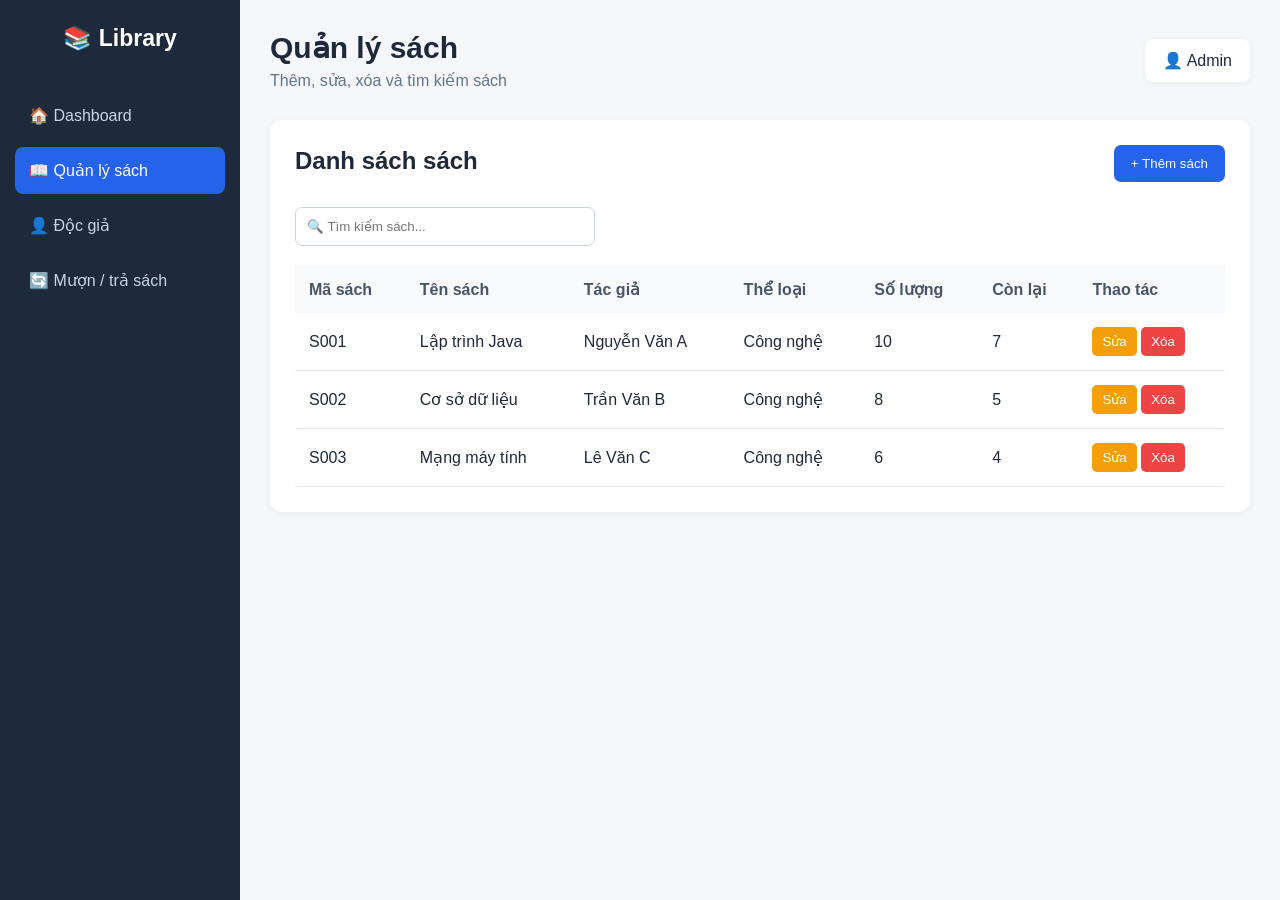
==== books.html @ 77bf7691 "Initial frontend" ====
<!DOCTYPE html>
<html lang="vi">

<head>

    <meta charset="UTF-8">

    <meta name="viewport"
          content="width=device-width, initial-scale=1.0">

    <title>Quản lý sách</title>

    <link rel="stylesheet"
          href="css/style.css">

</head>


<body>

<div class="layout">


    <!-- SIDEBAR -->

    <aside class="sidebar">

        <div class="logo">
            📚 Library
        </div>

        <nav>

            <a href="index.html">
                🏠 Dashboard
            </a>

            <a href="books.html"
               class="active">
                📖 Quản lý sách
            </a>

            <a href="readers.html">
                👤 Độc giả
            </a>

            <a href="borrow.html">
                🔄 Mượn / trả sách
            </a>

        </nav>

    </aside>


    <!-- MAIN -->

    <main class="main">

        <header class="topbar">

            <div>

                <h1>Quản lý sách</h1>

                <p>
                    Thêm, sửa, xóa và tìm kiếm sách
                </p>

            </div>

            <div class="admin">
                👤 Admin
            </div>

        </header>


        <section class="content-card">

            <div class="section-header">

                <h2>Danh sách sách</h2>

                <button
                    class="btn"
                    onclick="openBookForm()">

                    + Thêm sách

                </button>

            </div>


            <input
                type="text"
                id="searchBook"
                class="search-box"
                placeholder="🔍 Tìm kiếm sách..."
                onkeyup="searchBooks()">


            <!-- FORM -->

            <div id="bookForm"
                 style="display:none; margin-bottom:30px;">

                <h3>Thông tin sách</h3>

                <br>

                <div class="form-group">

                    <label>Mã sách</label>

                    <input
                        type="text"
                        id="bookId"
                        placeholder="Ví dụ: S004">

                </div>


                <div class="form-group">

                    <label>Tên sách</label>

                    <input
                        type="text"
                        id="bookTitle"
                        placeholder="Tên sách">

                </div>


                <div class="form-group">

                    <label>Tác giả</label>

                    <input
                        type="text"
                        id="bookAuthor"
                        placeholder="Tên tác giả">

                </div>


                <div class="form-group">

                    <label>Thể loại</label>

                    <input
                        type="text"
                        id="bookCategory"
                        placeholder="Thể loại">

                </div>


                <div class="form-group">

                    <label>Số lượng</label>

                    <input
                        type="number"
                        id="bookQuantity"
                        min="1">

                </div>


                <button
                    class="btn"
                    onclick="saveBook()">

                    Lưu sách

                </button>

                <button
                    class="btn-delete"
                    onclick="closeBookForm()">

                    Hủy

                </button>

            </div>


            <!-- TABLE -->

            <div class="table-container">

                <table>

                    <thead>

                    <tr>

                        <th>Mã sách</th>

                        <th>Tên sách</th>

                        <th>Tác giả</th>

                        <th>Thể loại</th>

                        <th>Số lượng</th>

                        <th>Còn lại</th>

                        <th>Thao tác</th>

                    </tr>

                    </thead>


                    <tbody id="bookTable">

                    </tbody>

                </table>

            </div>

        </section>

    </main>

</div>


<script src="js/main.js"></script>

<script src="js/books.js"></script>


</body>

</html>
---- css/style.css ----
* {
    margin: 0;
    padding: 0;
    box-sizing: border-box;
}

body {
    font-family: Arial, sans-serif;
    background: #f5f7fb;
    color: #1e293b;
}


/* =========================
   LAYOUT
========================= */

.layout {
    display: flex;
    min-height: 100vh;
}


/* =========================
   SIDEBAR
========================= */

.sidebar {
    width: 240px;
    background: #1e293b;
    color: white;
    padding: 25px 15px;
    position: fixed;
    top: 0;
    bottom: 0;
    left: 0;
}

.logo {
    font-size: 23px;
    font-weight: bold;
    text-align: center;
    margin-bottom: 40px;
}

.sidebar nav {
    display: flex;
    flex-direction: column;
    gap: 8px;
}

.sidebar nav a {
    text-decoration: none;
    color: #cbd5e1;
    padding: 14px;
    border-radius: 8px;
    transition: 0.2s;
}

.sidebar nav a:hover {
    background: #334155;
    color: white;
}

.sidebar nav a.active {
    background: #2563eb;
    color: white;
}


/* =========================
   MAIN
========================= */

.main {
    margin-left: 240px;
    width: calc(100% - 240px);
    padding: 30px;
}


/* =========================
   TOPBAR
========================= */

.topbar {
    display: flex;
    justify-content: space-between;
    align-items: center;
    margin-bottom: 30px;
}

.topbar h1 {
    font-size: 30px;
    margin-bottom: 6px;
}

.topbar p {
    color: #64748b;
}

.admin {
    background: white;
    padding: 12px 18px;
    border-radius: 8px;
    box-shadow: 0 2px 8px rgba(0,0,0,0.05);
}


/* =========================
   STATISTICS
========================= */

.statistics {
    display: grid;
    grid-template-columns: repeat(4, 1fr);
    gap: 20px;
    margin-bottom: 30px;
}

.stat-card {
    background: white;
    padding: 25px;
    border-radius: 12px;

    display: flex;
    justify-content: space-between;
    align-items: center;

    box-shadow: 0 2px 8px rgba(0,0,0,0.05);
}

.stat-card p {
    color: #64748b;
    margin-bottom: 10px;
}

.stat-card h2 {
    font-size: 30px;
}

.stat-icon {
    font-size: 35px;
}


/* =========================
   CONTENT
========================= */

.content-card {
    background: white;
    border-radius: 12px;
    padding: 25px;

    box-shadow: 0 2px 8px rgba(0,0,0,0.05);
}

.section-header {
    display: flex;
    justify-content: space-between;
    align-items: center;

    margin-bottom: 25px;
}

.section-header h2 {
    margin-bottom: 6px;
}

.section-header p {
    color: #64748b;
}


/* =========================
   BUTTON
========================= */

.btn {
    background: #2563eb;
    color: white;

    padding: 11px 17px;

    border-radius: 7px;

    text-decoration: none;

    border: none;

    cursor: pointer;
}

.btn:hover {
    background: #1d4ed8;
}


/* =========================
   TABLE
========================= */

.table-container {
    overflow-x: auto;
}

table {
    width: 100%;
    border-collapse: collapse;
}

th {
    background: #f8fafc;
    text-align: left;
    padding: 14px;
    color: #475569;
}

td {
    padding: 14px;
    border-bottom: 1px solid #e2e8f0;
}

tr:hover {
    background: #f8fafc;
}


/* =========================
   STATUS
========================= */

.status {
    padding: 5px 10px;
    border-radius: 20px;
    font-size: 13px;
}

.status.borrowing {
    background: #dbeafe;
    color: #1d4ed8;
}

.status.returned {
    background: #dcfce7;
    color: #15803d;
}

.status.overdue {
    background: #fee2e2;
    color: #dc2626;
}


/* =========================
   FORM
========================= */

.form-group {
    margin-bottom: 18px;
}

.form-group label {
    display: block;
    margin-bottom: 7px;
    font-weight: bold;
}

.form-group input,
.form-group select {
    width: 100%;
    padding: 11px;

    border: 1px solid #cbd5e1;
    border-radius: 7px;

    font-size: 15px;
}

.form-group input:focus,
.form-group select:focus {
    outline: none;
    border-color: #2563eb;
}


/* =========================
   SEARCH
========================= */

.search-box {
    width: 300px;

    padding: 11px;

    border: 1px solid #cbd5e1;
    border-radius: 7px;

    margin-bottom: 20px;
}


/* =========================
   ACTION BUTTON
========================= */

.btn-edit {
    background: #f59e0b;
    color: white;

    border: none;

    padding: 7px 10px;

    border-radius: 5px;

    cursor: pointer;
}

.btn-delete {
    background: #ef4444;
    color: white;

    border: none;

    padding: 7px 10px;

    border-radius: 5px;

    cursor: pointer;
}


/* =========================
   RESPONSIVE
========================= */

@media (max-width: 1000px) {

    .statistics {
        grid-template-columns: repeat(2, 1fr);
    }

}

@media (max-width: 700px) {

    .sidebar {
        width: 190px;
    }

    .main {
        margin-left: 190px;
        width: calc(100% - 190px);
        padding: 15px;
    }

    .statistics {
        grid-template-columns: 1fr;
    }

    .topbar {
        flex-direction: column;
        align-items: flex-start;
        gap: 15px;
    }

}
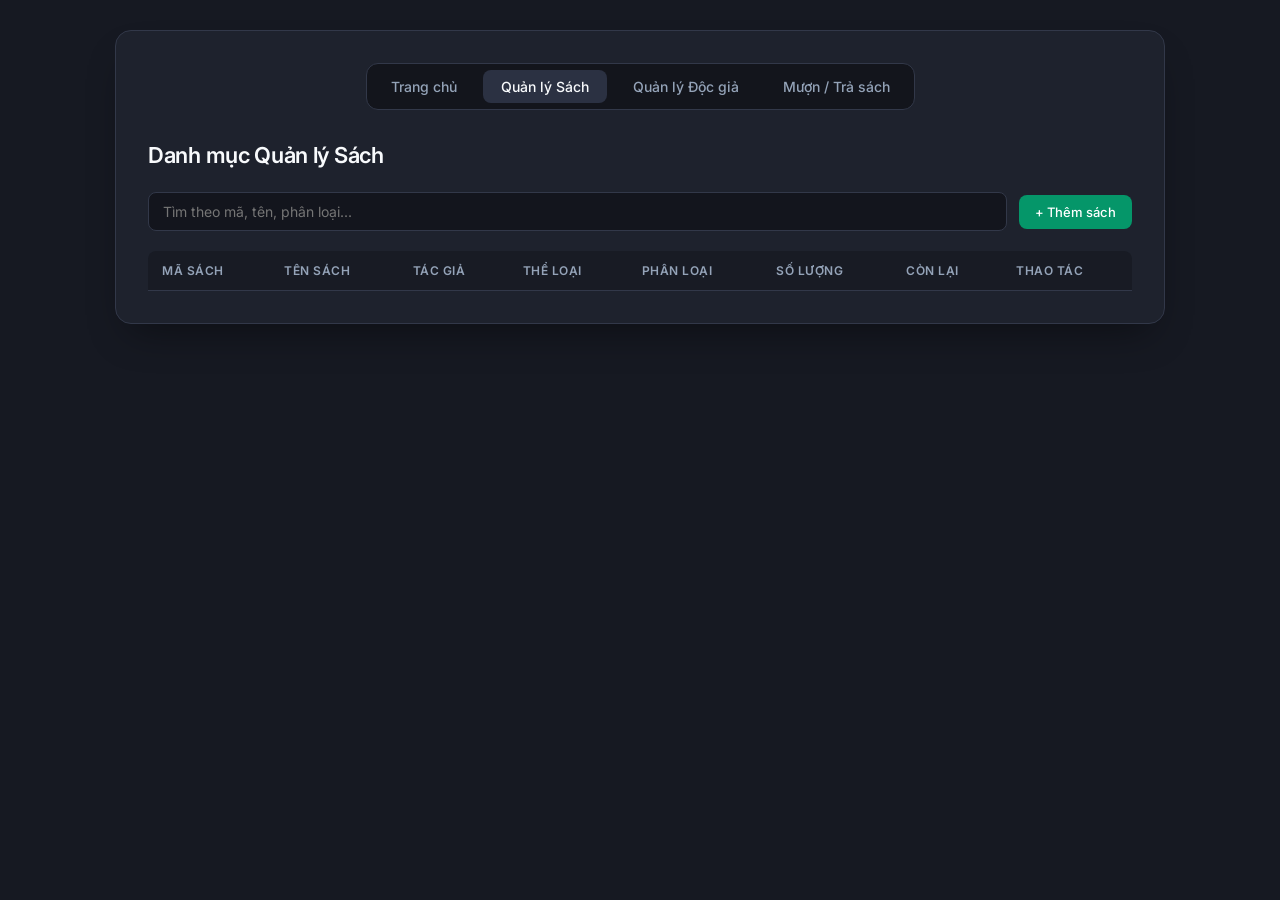
==== commit ec01a09d: "Apply coherent slate dark minimal theme across all pages" ====
--- a/books.html
+++ b/books.html
@@ -1,245 +1,86 @@
-
 <!DOCTYPE html>
 <html lang="vi">
+<head>
+    <meta charset="UTF-8">
+    <meta name="viewport" content="width=device-width, initial-scale=1.0">
+    <title>Quản lý Sách</title>
+    <link rel="stylesheet" href="css/style.css">
+</head>
+<body>
+    <div class="container">
+        <nav>
+            <a href="index.html">Trang chủ</a>
+            <a href="books.html" class="active">Quản lý Sách</a>
+            <a href="readers.html">Quản lý Độc giả</a>
+            <a href="borrow.html">Mượn / Trả sách</a>
+        </nav>
 
-<head>
-
-    <meta charset="UTF-8">
-
-    <meta name="viewport"
-          content="width=device-width, initial-scale=1.0">
-
-    <title>Quản lý sách</title>
-
-    <link rel="stylesheet"
-          href="css/style.css">
-
-</head>
-
-
-<body>
-
-<div class="layout">
-
-
-    <!-- SIDEBAR -->
-
-    <aside class="sidebar">
-
-        <div class="logo">
-            📚 Library
+        <div class="page-header">
+            <h2>Danh mục Quản lý Sách</h2>
         </div>
 
-        <nav>
+        <div class="controls-bar">
+            <input type="text" id="searchBook" class="search-input" placeholder="Tìm theo mã, tên, phân loại..." onkeyup="searchBooks()">
+            <button class="btn btn-add" onclick="openBookForm()">+ Thêm sách</button>
+        </div>
 
-            <a href="index.html">
-                🏠 Dashboard
-            </a>
+        <table>
+            <thead>
+                <tr>
+                    <th>Mã sách</th>
+                    <th>Tên sách</th>
+                    <th>Tác giả</th>
+                    <th>Thể loại</th>
+                    <th>Phân loại</th>
+                    <th>Số lượng</th>
+                    <th>Còn lại</th>
+                    <th>Thao tác</th>
+                </tr>
+            </thead>
+            <tbody id="bookTable"></tbody>
+        </table>
+    </div>
 
-            <a href="books.html"
-               class="active">
-                📖 Quản lý sách
-            </a>
+    <!-- Modal Form Sách -->
+    <div id="bookModal" class="modal-overlay">
+        <div class="modal-card">
+            <h3 id="formTitle">Thông Tin Sách</h3>
+            <form id="bookForm" onsubmit="event.preventDefault(); saveBook();">
+                <div class="form-group">
+                    <label>Mã sách</label>
+                    <input type="text" id="bookId" required>
+                </div>
+                <div class="form-group">
+                    <label>Tên sách</label>
+                    <input type="text" id="bookTitle" required>
+                </div>
+                <div class="form-group">
+                    <label>Tác giả</label>
+                    <input type="text" id="bookAuthor" required>
+                </div>
+                <div class="form-group">
+                    <label>Thể loại</label>
+                    <input type="text" id="bookCategory" required>
+                </div>
+                <div class="form-group">
+                    <label>Phân loại sách</label>
+                    <select id="bookType" required>
+                        <option value="Sách giấy">Sách giấy</option>
+                        <option value="Sách online">Sách online</option>
+                    </select>
+                </div>
+                <div class="form-group">
+                    <label>Số lượng</label>
+                    <input type="number" id="bookQuantity" min="1" required>
+                </div>
+                <div class="modal-actions">
+                    <button type="submit" class="btn btn-primary">Lưu</button>
+                    <button type="button" class="btn btn-edit" onclick="closeBookForm()">Hủy</button>
+                </div>
+            </form>
+        </div>
+    </div>
 
-            <a href="readers.html">
-                👤 Độc giả
-            </a>
-
-            <a href="borrow.html">
-                🔄 Mượn / trả sách
-            </a>
-
-        </nav>
-
-    </aside>
-
-
-    <!-- MAIN -->
-
-    <main class="main">
-
-        <header class="topbar">
-
-            <div>
-
-                <h1>Quản lý sách</h1>
-
-                <p>
-                    Thêm, sửa, xóa và tìm kiếm sách
-                </p>
-
-            </div>
-
-            <div class="admin">
-                👤 Admin
-            </div>
-
-        </header>
-
-
-        <section class="content-card">
-
-            <div class="section-header">
-
-                <h2>Danh sách sách</h2>
-
-                <button
-                    class="btn"
-                    onclick="openBookForm()">
-
-                    + Thêm sách
-
-                </button>
-
-            </div>
-
-
-            <input
-                type="text"
-                id="searchBook"
-                class="search-box"
-                placeholder="🔍 Tìm kiếm sách..."
-                onkeyup="searchBooks()">
-
-
-            <!-- FORM -->
-
-            <div id="bookForm"
-                 style="display:none; margin-bottom:30px;">
-
-                <h3>Thông tin sách</h3>
-
-                <br>
-
-                <div class="form-group">
-
-                    <label>Mã sách</label>
-
-                    <input
-                        type="text"
-                        id="bookId"
-                        placeholder="Ví dụ: S004">
-
-                </div>
-
-
-                <div class="form-group">
-
-                    <label>Tên sách</label>
-
-                    <input
-                        type="text"
-                        id="bookTitle"
-                        placeholder="Tên sách">
-
-                </div>
-
-
-                <div class="form-group">
-
-                    <label>Tác giả</label>
-
-                    <input
-                        type="text"
-                        id="bookAuthor"
-                        placeholder="Tên tác giả">
-
-                </div>
-
-
-                <div class="form-group">
-
-                    <label>Thể loại</label>
-
-                    <input
-                        type="text"
-                        id="bookCategory"
-                        placeholder="Thể loại">
-
-                </div>
-
-
-                <div class="form-group">
-
-                    <label>Số lượng</label>
-
-                    <input
-                        type="number"
-                        id="bookQuantity"
-                        min="1">
-
-                </div>
-
-
-                <button
-                    class="btn"
-                    onclick="saveBook()">
-
-                    Lưu sách
-
-                </button>
-
-                <button
-                    class="btn-delete"
-                    onclick="closeBookForm()">
-
-                    Hủy
-
-                </button>
-
-            </div>
-
-
-            <!-- TABLE -->
-
-            <div class="table-container">
-
-                <table>
-
-                    <thead>
-
-                    <tr>
-
-                        <th>Mã sách</th>
-
-                        <th>Tên sách</th>
-
-                        <th>Tác giả</th>
-
-                        <th>Thể loại</th>
-
-                        <th>Số lượng</th>
-
-                        <th>Còn lại</th>
-
-                        <th>Thao tác</th>
-
-                    </tr>
-
-                    </thead>
-
-
-                    <tbody id="bookTable">
-
-                    </tbody>
-
-                </table>
-
-            </div>
-
-        </section>
-
-    </main>
-
-</div>
-
-
-<script src="js/main.js"></script>
-
-<script src="js/books.js"></script>
-
-
+    <script src="js/books.js"></script>
 </body>
-
-</html>
-
+</html>
--- a/css/style.css
+++ b/css/style.css
@@ -1,369 +1,260 @@
+@import url('https://fonts.googleapis.com/css2?family=Inter:wght@300;400;500;600;700&display=swap');
+
+:root {
+    --bg-body: #161922;
+    --bg-surface: #1e222d;
+    --bg-card: #252a37;
+    --bg-card-hover: #2b3140;
+    --border-color: #323849;
+    --border-focus: #4b556e;
+    
+    --text-primary: #f8fafc;
+    --text-secondary: #94a3b8;
+    --text-muted: #64748b;
+    
+    --accent-blue: #38bdf8;
+    --accent-indigo: #818cf8;
+    --accent-emerald: #34d399;
+    --accent-amber: #fbbf24;
+    --accent-rose: #fb7185;
+}
+
 * {
     margin: 0;
     padding: 0;
     box-sizing: border-box;
+    font-family: 'Inter', sans-serif;
 }
 
 body {
-    font-family: Arial, sans-serif;
-    background: #f5f7fb;
-    color: #1e293b;
-}
-
-
-/* =========================
-   LAYOUT
-========================= */
-
-.layout {
-    display: flex;
+    background-color: var(--bg-body);
+    color: var(--text-primary);
     min-height: 100vh;
-}
-
-
-/* =========================
-   SIDEBAR
-========================= */
-
-.sidebar {
-    width: 240px;
-    background: #1e293b;
-    color: white;
-    padding: 25px 15px;
-    position: fixed;
-    top: 0;
-    bottom: 0;
-    left: 0;
-}
-
-.logo {
-    font-size: 23px;
-    font-weight: bold;
-    text-align: center;
-    margin-bottom: 40px;
-}
-
-.sidebar nav {
-    display: flex;
-    flex-direction: column;
+    padding: 30px 20px;
+    -webkit-font-smoothing: antialiased;
+}
+
+.container {
+    max-width: 1050px;
+    margin: 0 auto;
+    background: var(--bg-surface);
+    border: 1px solid var(--border-color);
+    border-radius: 16px;
+    padding: 32px;
+    box-shadow: 0 20px 40px -15px rgba(0, 0, 0, 0.45);
+}
+
+/* Navigation */
+nav {
+    display: flex;
+    justify-content: center;
     gap: 8px;
-}
-
-.sidebar nav a {
+    background: #13151c;
+    padding: 6px;
+    border-radius: 12px;
+    border: 1px solid var(--border-color);
+    width: fit-content;
+    margin: 0 auto 32px auto;
+}
+
+nav a {
     text-decoration: none;
-    color: #cbd5e1;
-    padding: 14px;
+    color: var(--text-secondary);
+    font-size: 14px;
+    font-weight: 500;
+    padding: 8px 18px;
     border-radius: 8px;
-    transition: 0.2s;
-}
-
-.sidebar nav a:hover {
-    background: #334155;
-    color: white;
-}
-
-.sidebar nav a.active {
-    background: #2563eb;
-    color: white;
-}
-
-
-/* =========================
-   MAIN
-========================= */
-
-.main {
-    margin-left: 240px;
-    width: calc(100% - 240px);
-    padding: 30px;
-}
-
-
-/* =========================
-   TOPBAR
-========================= */
-
-.topbar {
+    transition: 0.2s ease;
+}
+
+nav a:hover {
+    color: var(--text-primary);
+    background: rgba(255, 255, 255, 0.05);
+}
+
+nav a.active {
+    color: var(--text-primary);
+    background: #2b3142;
+}
+
+/* Section Header */
+.page-header {
     display: flex;
     justify-content: space-between;
     align-items: center;
-    margin-bottom: 30px;
-}
-
-.topbar h1 {
-    font-size: 30px;
-    margin-bottom: 6px;
-}
-
-.topbar p {
-    color: #64748b;
-}
-
-.admin {
-    background: white;
-    padding: 12px 18px;
+    margin-bottom: 24px;
+    flex-wrap: wrap;
+    gap: 16px;
+}
+
+h2 {
+    font-size: 22px;
+    font-weight: 600;
+    letter-spacing: -0.3px;
+    color: var(--text-primary);
+}
+
+/* Controls & Inputs */
+.controls-bar {
+    display: flex;
+    gap: 12px;
+    align-items: center;
+    width: 100%;
+    margin-bottom: 20px;
+}
+
+input[type="text"], input[type="number"], input[type="date"], select {
+    background: #13151d;
+    border: 1px solid var(--border-color);
     border-radius: 8px;
-    box-shadow: 0 2px 8px rgba(0,0,0,0.05);
-}
-
-
-/* =========================
-   STATISTICS
-========================= */
-
-.statistics {
-    display: grid;
-    grid-template-columns: repeat(4, 1fr);
-    gap: 20px;
-    margin-bottom: 30px;
-}
-
-.stat-card {
-    background: white;
-    padding: 25px;
-    border-radius: 12px;
-
-    display: flex;
-    justify-content: space-between;
+    color: var(--text-primary);
+    padding: 10px 14px;
+    font-size: 14px;
+    outline: none;
+    transition: border-color 0.2s;
+}
+
+input[type="text"]:focus, select:focus {
+    border-color: var(--border-focus);
+}
+
+.search-input {
+    flex: 1;
+}
+
+/* Buttons */
+.btn {
+    border: none;
+    border-radius: 8px;
+    font-size: 13px;
+    font-weight: 500;
+    padding: 9px 16px;
+    cursor: pointer;
+    transition: all 0.2s ease;
+    display: inline-flex;
     align-items: center;
-
-    box-shadow: 0 2px 8px rgba(0,0,0,0.05);
-}
-
-.stat-card p {
-    color: #64748b;
-    margin-bottom: 10px;
-}
-
-.stat-card h2 {
-    font-size: 30px;
-}
-
-.stat-icon {
-    font-size: 35px;
-}
-
-
-/* =========================
-   CONTENT
-========================= */
-
-.content-card {
-    background: white;
-    border-radius: 12px;
-    padding: 25px;
-
-    box-shadow: 0 2px 8px rgba(0,0,0,0.05);
-}
-
-.section-header {
-    display: flex;
-    justify-content: space-between;
-    align-items: center;
-
-    margin-bottom: 25px;
-}
-
-.section-header h2 {
-    margin-bottom: 6px;
-}
-
-.section-header p {
-    color: #64748b;
-}
-
-
-/* =========================
-   BUTTON
-========================= */
-
-.btn {
-    background: #2563eb;
-    color: white;
-
-    padding: 11px 17px;
-
-    border-radius: 7px;
-
-    text-decoration: none;
-
-    border: none;
-
-    cursor: pointer;
-}
-
-.btn:hover {
-    background: #1d4ed8;
-}
-
-
-/* =========================
-   TABLE
-========================= */
-
-.table-container {
-    overflow-x: auto;
-}
-
+    justify-content: center;
+}
+
+.btn-primary { background: #2563eb; color: #fff; }
+.btn-primary:hover { background: #1d4ed8; }
+
+.btn-add { background: #059669; color: #fff; }
+.btn-add:hover { background: #047857; }
+
+.btn-edit { background: #334155; color: #cbd5e1; padding: 6px 12px; }
+.btn-edit:hover { background: #475569; color: #fff; }
+
+.btn-delete { background: rgba(244, 63, 94, 0.15); color: #fb7185; padding: 6px 12px; }
+.btn-delete:hover { background: #e11d48; color: #fff; }
+
+.btn-action { padding: 6px 12px; margin-right: 4px; }
+.btn-return { background: rgba(56, 189, 248, 0.15); color: #38bdf8; }
+.btn-return:hover { background: #0284c7; color: #fff; }
+.btn-penalty { background: rgba(251, 113, 133, 0.15); color: #fb7185; }
+.btn-penalty:hover { background: #e11d48; color: #fff; }
+
+/* Table */
 table {
     width: 100%;
-    border-collapse: collapse;
+    border-collapse: separate;
+    border-spacing: 0;
+    margin-top: 8px;
 }
 
 th {
-    background: #f8fafc;
+    background: #181b24;
+    color: var(--text-secondary);
+    font-size: 12px;
+    font-weight: 600;
+    text-transform: uppercase;
+    letter-spacing: 0.5px;
+    padding: 12px 14px;
+    border-bottom: 1px solid var(--border-color);
     text-align: left;
-    padding: 14px;
-    color: #475569;
-}
+}
+
+th:first-child { border-top-left-radius: 8px; }
+th:last-child { border-top-right-radius: 8px; }
 
 td {
     padding: 14px;
-    border-bottom: 1px solid #e2e8f0;
-}
-
-tr:hover {
-    background: #f8fafc;
-}
-
-
-/* =========================
-   STATUS
-========================= */
-
-.status {
-    padding: 5px 10px;
-    border-radius: 20px;
-    font-size: 13px;
-}
-
-.status.borrowing {
-    background: #dbeafe;
-    color: #1d4ed8;
-}
-
-.status.returned {
-    background: #dcfce7;
-    color: #15803d;
-}
-
-.status.overdue {
-    background: #fee2e2;
-    color: #dc2626;
-}
-
-
-/* =========================
-   FORM
-========================= */
+    font-size: 14px;
+    border-bottom: 1px solid rgba(255, 255, 255, 0.04);
+    color: var(--text-primary);
+}
+
+tr:hover td {
+    background-color: rgba(255, 255, 255, 0.02);
+}
+
+.overdue-row td {
+    background: rgba(244, 63, 94, 0.08) !important;
+}
+
+/* Badges */
+.badge-paper {
+    background: rgba(56, 189, 248, 0.12);
+    color: #38bdf8;
+    padding: 4px 10px;
+    border-radius: 6px;
+    font-size: 12px;
+    font-weight: 500;
+}
+
+.badge-online {
+    background: rgba(168, 85, 247, 0.15);
+    color: #c084fc;
+    padding: 4px 10px;
+    border-radius: 6px;
+    font-size: 12px;
+    font-weight: 500;
+}
+
+/* Modals */
+.modal-overlay {
+    display: none;
+    position: fixed;
+    top: 0; left: 0; width: 100%; height: 100%;
+    background: rgba(10, 12, 17, 0.7);
+    backdrop-filter: blur(8px);
+    z-index: 1000;
+}
+
+.modal-card {
+    background: var(--bg-surface);
+    border: 1px solid var(--border-color);
+    border-radius: 16px;
+    max-width: 440px;
+    margin: 80px auto;
+    padding: 28px;
+    box-shadow: 0 20px 40px rgba(0,0,0,0.6);
+}
+
+.modal-card h3 {
+    font-size: 18px;
+    font-weight: 600;
+    margin-bottom: 20px;
+}
 
 .form-group {
-    margin-bottom: 18px;
+    margin-bottom: 14px;
 }
 
 .form-group label {
     display: block;
-    margin-bottom: 7px;
-    font-weight: bold;
-}
-
-.form-group input,
-.form-group select {
+    font-size: 13px;
+    color: var(--text-secondary);
+    margin-bottom: 6px;
+}
+
+.form-group input, .form-group select {
     width: 100%;
-    padding: 11px;
-
-    border: 1px solid #cbd5e1;
-    border-radius: 7px;
-
-    font-size: 15px;
-}
-
-.form-group input:focus,
-.form-group select:focus {
-    outline: none;
-    border-color: #2563eb;
-}
-
-
-/* =========================
-   SEARCH
-========================= */
-
-.search-box {
-    width: 300px;
-
-    padding: 11px;
-
-    border: 1px solid #cbd5e1;
-    border-radius: 7px;
-
-    margin-bottom: 20px;
-}
-
-
-/* =========================
-   ACTION BUTTON
-========================= */
-
-.btn-edit {
-    background: #f59e0b;
-    color: white;
-
-    border: none;
-
-    padding: 7px 10px;
-
-    border-radius: 5px;
-
-    cursor: pointer;
-}
-
-.btn-delete {
-    background: #ef4444;
-    color: white;
-
-    border: none;
-
-    padding: 7px 10px;
-
-    border-radius: 5px;
-
-    cursor: pointer;
-}
-
-
-/* =========================
-   RESPONSIVE
-========================= */
-
-@media (max-width: 1000px) {
-
-    .statistics {
-        grid-template-columns: repeat(2, 1fr);
-    }
-
-}
-
-@media (max-width: 700px) {
-
-    .sidebar {
-        width: 190px;
-    }
-
-    .main {
-        margin-left: 190px;
-        width: calc(100% - 190px);
-        padding: 15px;
-    }
-
-    .statistics {
-        grid-template-columns: 1fr;
-    }
-
-    .topbar {
-        flex-direction: column;
-        align-items: flex-start;
-        gap: 15px;
-    }
-
-}
+}
+
+.modal-actions {
+    display: flex;
+    gap: 10px;
+    margin-top: 24px;
+}
+.modal-actions .btn { flex: 1; }
